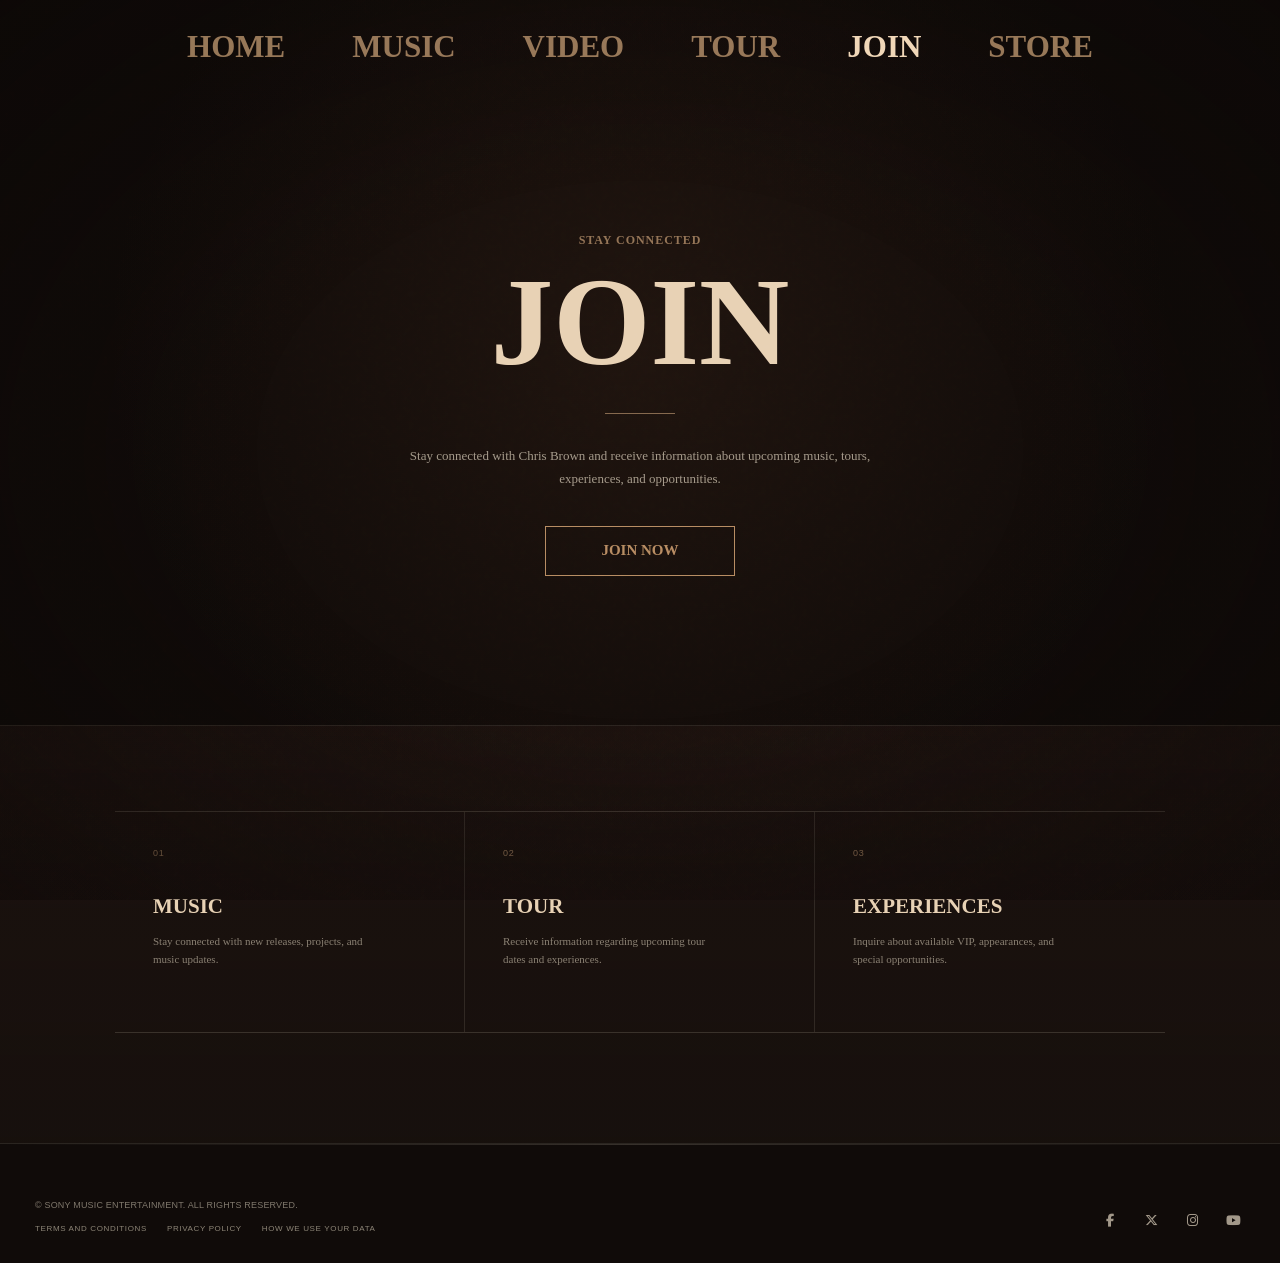
==== join.html @ bfef60a7 "first commit" ====
<!DOCTYPE html>
<html lang="en">

<head>
    <meta charset="UTF-8">
    <meta name="viewport" content="width=device-width, initial-scale=1.0">

    <title>Join — Chris Brown</title>

    <!-- Clarendon -->
    <link href="https://fonts.cdnfonts.com/css/clarendon" rel="stylesheet">

    <!-- Font Awesome -->
    <link rel="stylesheet" href="https://cdnjs.cloudflare.com/ajax/libs/font-awesome/6.5.2/css/all.min.css">

    <!-- Site CSS -->
    <link rel="stylesheet" href="assets/css/variables.css">
    <link rel="stylesheet" href="assets/css/style.css">
    <link rel="stylesheet" href="assets/css/navbar.css">
    <link rel="stylesheet" href="assets/css/join.css">
    <link rel="stylesheet" href="assets/css/footer.css">
    <link rel="stylesheet" href="assets/css/responsive.css">
</head>

<body>

    <div class="page">

        <!-- =========================================
         HEADER / NAVIGATION
    ========================================== -->

        <header class="site-header">

            <nav class="navbar">

                <!-- Desktop Navigation -->
                <ul class="nav-menu">

                    <li class="nav-item">
                        <a href="index.html" class="nav-link">
                            HOME
                        </a>
                    </li>

                    <li class="nav-item">
                        <a href="music.html" class="nav-link">
                            MUSIC
                        </a>
                    </li>

                    <li class="nav-item">
                        <a href="video.html" class="nav-link">
                            VIDEO
                        </a>
                    </li>

                    <li class="nav-item">
                        <a href="tour.html" class="nav-link">
                            TOUR
                        </a>
                    </li>

                    <li class="nav-item">
                        <a href="join.html" class="nav-link active">
                            JOIN
                        </a>
                    </li>

                    <li class="nav-item">
                        <a href="store.html" class="nav-link">
                            STORE
                        </a>
                    </li>

                </ul>


                <!-- Mobile Menu Button -->
                <button class="mobile-menu-toggle" id="mobile-menu-toggle" type="button" aria-expanded="false"
                    aria-controls="mobile-menu" aria-label="Open menu">
                    MENU
                </button>

            </nav>


            <!-- Mobile Menu -->
            <div class="mobile-menu" id="mobile-menu" aria-hidden="true">

                <ul class="mobile-nav-list">

                    <li>
                        <a href="index.html" class="mobile-nav-link">
                            HOME
                        </a>
                    </li>

                    <li>
                        <a href="music.html" class="mobile-nav-link">
                            MUSIC
                        </a>
                    </li>

                    <li>
                        <a href="video.html" class="mobile-nav-link">
                            VIDEO
                        </a>
                    </li>

                    <li>
                        <a href="tour.html" class="mobile-nav-link">
                            TOUR
                        </a>
                    </li>

                    <li>
                        <a href="join.html" class="mobile-nav-link">
                            JOIN
                        </a>
                    </li>

                    <li>
                        <a href="store.html" class="mobile-nav-link">
                            STORE
                        </a>
                    </li>

                </ul>

            </div>

        </header>


        <!-- Overlay -->
        <div class="page-overlay" id="page-overlay"></div>


        <!-- =========================================
         JOIN PAGE
    ========================================== -->

        <main class="join-page">

            <section class="join-section">

                <div class="join-content">

                    <p class="join-eyebrow">
                        STAY CONNECTED
                    </p>

                    <h1 class="join-title">
                        JOIN
                    </h1>

                    <div class="join-divider"></div>

                    <p class="join-description">
                        Stay connected with Chris Brown and receive
                        information about upcoming music, tours,
                        experiences, and opportunities.
                    </p>


                    <!-- EMAIL CTA -->

                    <a href="#" class="join-button" data-type="join">
                        JOIN NOW
                    </a>

                </div>

            </section>


            <!-- =========================================
             JOIN INFORMATION
        ========================================== -->

            <section class="join-details">

                <div class="join-detail-inner">

                    <div class="join-detail">

                        <span class="join-detail-number">
                            01
                        </span>

                        <div>
                            <h2>
                                MUSIC
                            </h2>

                            <p>
                                Stay connected with new releases,
                                projects, and music updates.
                            </p>
                        </div>

                    </div>


                    <div class="join-detail">

                        <span class="join-detail-number">
                            02
                        </span>

                        <div>
                            <h2>
                                TOUR
                            </h2>

                            <p>
                                Receive information regarding
                                upcoming tour dates and experiences.
                            </p>
                        </div>

                    </div>


                    <div class="join-detail">

                        <span class="join-detail-number">
                            03
                        </span>

                        <div>
                            <h2>
                                EXPERIENCES
                            </h2>

                            <p>
                                Inquire about available VIP,
                                appearances, and special opportunities.
                            </p>
                        </div>

                    </div>

                </div>

            </section>

        </main>


        <!-- =========================================
         FOOTER
    ========================================== -->

        <footer class="site-footer">

            <div class="container">

                <div class="footer-content">

                    <div class="footer-legal">

                        <p>
                            © SONY MUSIC ENTERTAINMENT.
                            ALL RIGHTS RESERVED.
                        </p>

                        <div class="footer-links">

                            <a href="#">
                                TERMS AND CONDITIONS
                            </a>

                            <a href="#">
                                PRIVACY POLICY
                            </a>

                            <a href="#">
                                HOW WE USE YOUR DATA
                            </a>

                        </div>

                    </div>


                    <div class="footer-socials">
                        <a href="https://www.facebook.com/chrisbrown" aria-label="Facebook">
                            <i class="fa-brands fa-facebook-f"></i>
                        </a>
                        <a href="https://twitter.com/chrisbrown" aria-label="X">
                            <i class="fa-brands fa-x-twitter"></i>
                        </a>
                        <a href="https://instagram.com/chrisbrownofficial/" aria-label="Instagram">
                            <i class="fa-brands fa-instagram"></i>
                        </a>
                        <a href="https://www.youtube.com/user/ChrisBrownVEVO" aria-label="YouTube">
                            <i class="fa-brands fa-youtube"></i>
                        </a>

                    </div>

                </div>

            </div>

        </footer>

    </div>


    <!-- =========================================
     JAVASCRIPT
========================================== -->

    <script src="assets/js/navigation.js"></script>
    <script src="assets/js/mailto.js"></script>
    <script src="assets/js/animations.js"></script>

</body>

</html>
---- assets/css/variables.css ----
/* =========================================================
   CHRIS BROWN — GLOBAL VARIABLES
   ========================================================= */

:root {

    /* -----------------------------------------------------
       COLORS
       ----------------------------------------------------- */

    --color-brown: #241713;
    --color-brown-dark: #17100d;
    --color-brown-deep: #100b09;

    --color-cream: #e7dcc7;
    --color-cream-light: #f0e7d7;

    --color-white: #ffffff;
    --color-black: #000000;

    --color-text: #e7dcc7;
    --color-text-muted: rgba(231, 220, 199, 0.68);

    --color-border: rgba(231, 220, 199, 0.35);


    /* -----------------------------------------------------
       TYPOGRAPHY
       ----------------------------------------------------- */

    --font-primary: 'Clarendon', serif;
    --font-sans: Arial, Helvetica, sans-serif;


    /* -----------------------------------------------------
       FONT SIZES
       ----------------------------------------------------- */

    --text-xs: 10px;
    --text-sm: 12px;
    --text-base: 14px;
    --text-md: 16px;
    --text-lg: 20px;
    --text-xl: 28px;
    --text-2xl: 42px;
    --text-3xl: 64px;
    --text-hero: clamp(70px, 12vw, 180px);


    /* -----------------------------------------------------
       LAYOUT
       ----------------------------------------------------- */

    --container-width: 1400px;
    --container-padding: 40px;

    --header-height: 90px;


    /* -----------------------------------------------------
       SPACING
       ----------------------------------------------------- */

    --space-xs: 8px;
    --space-sm: 16px;
    --space-md: 24px;
    --space-lg: 40px;
    --space-xl: 60px;
    --space-2xl: 90px;
    --space-3xl: 120px;


    /* -----------------------------------------------------
       BORDERS
       ----------------------------------------------------- */

    --border-thin: 1px solid rgba(231, 220, 199, 0.25);


    /* -----------------------------------------------------
       TRANSITIONS
       ----------------------------------------------------- */

    --transition-fast: 0.2s ease;
    --transition-base: 0.3s ease;
    --transition-slow: 0.5s ease;


    /* -----------------------------------------------------
       Z-INDEX
       ----------------------------------------------------- */

    --z-content: 1;
    --z-header: 100;
    --z-menu: 200;
    --z-modal: 500;


    /* -----------------------------------------------------
       EFFECTS
       ----------------------------------------------------- */

    --overlay-dark: rgba(16, 11, 9, 0.45);
    --overlay-heavy: rgba(16, 11, 9, 0.72);

}
---- assets/css/style.css ----
/* =========================================================
   CHRIS BROWN — GLOBAL STYLES
   ========================================================= */

/* ---------------------------------------------------------
   RESET
   --------------------------------------------------------- */

*,
*::before,
*::after {
    box-sizing: border-box;
    margin: 0;
    padding: 0;
}

html {
    scroll-behavior: smooth;
    font-size: 16px;
}

body {
    min-height: 100vh;
    background: var(--color-brown-deep);
    color: var(--color-cream);
    font-family: var(--font-primary);
    line-height: 1.5;
    overflow-x: hidden;
    -webkit-font-smoothing: antialiased;
    text-rendering: optimizeLegibility;
}

body.menu-open {
    overflow: hidden;
}


/* ---------------------------------------------------------
   DEFAULT ELEMENTS
   --------------------------------------------------------- */

img {
    display: block;
    max-width: 100%;
    height: auto;
}

a {
    color: inherit;
    text-decoration: none;
}

button,
input,
textarea,
select {
    font: inherit;
}

button {
    border: 0;
    background: none;
    color: inherit;
    cursor: pointer;
}

ul,
ol {
    list-style: none;
}


/* ---------------------------------------------------------
   PAGE WRAPPER
   --------------------------------------------------------- */

.page {
    position: relative;
    width: 100%;
    min-height: 100vh;
    background:
        radial-gradient(
            circle at 50% 25%,
            rgba(93, 60, 42, 0.18) 0%,
            transparent 45%
        ),
        var(--color-brown-deep);
}


/* ---------------------------------------------------------
   CONTAINER
   --------------------------------------------------------- */

.container {
    width: min(
        calc(100% - (var(--container-padding) * 2)),
        var(--container-width)
    );
    margin-inline: auto;
}


/* ---------------------------------------------------------
   GLOBAL TEXT
   --------------------------------------------------------- */

h1,
h2,
h3,
h4,
h5,
h6 {
    font-family: var(--font-primary);
    font-weight: 400;
    line-height: 1.05;
}

p {
    font-family: var(--font-primary);
}


/* ---------------------------------------------------------
   SECTION
   --------------------------------------------------------- */

.section {
    position: relative;
    width: 100%;
}


/* ---------------------------------------------------------
   BUTTONS
   --------------------------------------------------------- */

.site-button {
    display: inline-flex;
    align-items: center;
    justify-content: center;
    min-width: 150px;
    min-height: 44px;
    padding: 12px 24px;
    border: 1px solid var(--color-cream);
    color: var(--color-cream);
    font-family: var(--font-primary);
    font-size: var(--text-sm);
    font-weight: 400;
    line-height: 1;
    letter-spacing: 0.04em;
    text-transform: uppercase;
    transition:
        background-color var(--transition-base),
        color var(--transition-base),
        border-color var(--transition-base);
}

.site-button:hover {
    background-color: var(--color-cream);
    color: var(--color-brown-deep);
}


/* ---------------------------------------------------------
   DARK OVERLAY
   --------------------------------------------------------- */

.page-overlay {
    position: fixed;
    inset: 0;
    z-index: var(--z-menu);
    background: rgba(10, 7, 5, 0.62);
    opacity: 0;
    visibility: hidden;
    pointer-events: none;
    transition:
        opacity var(--transition-base),
        visibility var(--transition-base);
}

.page-overlay.active {
    opacity: 1;
    visibility: visible;
    pointer-events: auto;
}


/* ---------------------------------------------------------
   GRAIN / TEXTURE
   --------------------------------------------------------- */

.page::before {
    content: "";
    position: fixed;
    inset: 0;
    z-index: 10;
    pointer-events: none;
    opacity: 0.07;
    background-image: url("data:image/svg+xml,%3Csvg viewBox='0 0 180 180' xmlns='http://www.w3.org/2000/svg'%3E%3Cfilter id='n'%3E%3CfeTurbulence type='fractalNoise' baseFrequency='.85' numOctaves='4' stitchTiles='stitch'/%3E%3C/filter%3E%3Crect width='100%25' height='100%25' filter='url(%23n)' opacity='.55'/%3E%3C/svg%3E");
    mix-blend-mode: soft-light;
}


/* ---------------------------------------------------------
   VIGNETTE
   --------------------------------------------------------- */

.page::after {
    content: "";
    position: fixed;
    inset: 0;
    z-index: 9;
    pointer-events: none;
    background:
        radial-gradient(
            ellipse at center,
            transparent 42%,
            rgba(8, 5, 4, 0.38) 100%
        );
}


/* ---------------------------------------------------------
   SELECTION
   --------------------------------------------------------- */

::selection {
    background: var(--color-cream);
    color: var(--color-brown-deep);
}


/* ---------------------------------------------------------
   SCROLLBAR
   --------------------------------------------------------- */

::-webkit-scrollbar {
    width: 7px;
}

::-webkit-scrollbar-track {
    background: var(--color-brown-deep);
}

::-webkit-scrollbar-thumb {
    background: rgba(231, 220, 199, 0.35);
}

::-webkit-scrollbar-thumb:hover {
    background: rgba(231, 220, 199, 0.55);
}


/* ---------------------------------------------------------
   HIDDEN UTILITY
   --------------------------------------------------------- */

.hidden {
    display: none !important;
}


/* ---------------------------------------------------------
   ACCESSIBILITY
   --------------------------------------------------------- */

.sr-only {
    position: absolute;
    width: 1px;
    height: 1px;
    padding: 0;
    margin: -1px;
    overflow: hidden;
    clip: rect(0, 0, 0, 0);
    white-space: nowrap;
    border: 0;
}


/* ---------------------------------------------------------
   FOCUS
   --------------------------------------------------------- */

:focus-visible {
    outline: 1px solid var(--color-cream);
    outline-offset: 4px;
}


/* ---------------------------------------------------------
   RESPONSIVE BASE
   --------------------------------------------------------- */

@media (max-width: 768px) {

    :root {
        --container-padding: 22px;
    }

    .container {
        width: min(
            calc(100% - (var(--container-padding) * 2)),
            var(--container-width)
        );
    }

    .site-button {
        min-width: 140px;
        min-height: 42px;
        padding: 11px 20px;
        font-size: 10px;
    }

}



/* =========================================================
   SCROLL ANIMATIONS
   ========================================================= */

.animate-on-scroll {
    opacity: 0;
    transform: translateY(25px);
    transition:
        opacity 0.8s ease,
        transform 0.8s ease;
}

.animate-on-scroll.is-visible {
    opacity: 1;
    transform: translateY(0);
}


/* ---------------------------------------------------------
   MANAGEMENT CARD STAGGER
   --------------------------------------------------------- */

.management-card:nth-child(1) {
    transition-delay: 0.05s;
}

.management-card:nth-child(2) {
    transition-delay: 0.12s;
}

.management-card:nth-child(3) {
    transition-delay: 0.19s;
}

.management-card:nth-child(4) {
    transition-delay: 0.26s;
}


/* ---------------------------------------------------------
   HERO
   --------------------------------------------------------- */

.hero {
    opacity: 1;
}

.hero-brown,
.hero-content {
    transition:
        opacity 0.9s ease,
        transform 1s ease;
}

.hero-brown {
    opacity: 0;
    transform: translateX(-50%) translateY(-12px);
}

.hero-content {
    opacity: 0;
    transform: translateY(12px);
}

.hero.hero-loaded .hero-brown {
    opacity: 1;
    transform: translateX(-50%) translateY(0);
}

.hero.hero-loaded .hero-content {
    opacity: 1;
    transform: translateY(0);
}


/* ---------------------------------------------------------
   REDUCED MOTION
   --------------------------------------------------------- */

@media (prefers-reduced-motion: reduce) {

    .animate-on-scroll,
    .hero-brown,
    .hero-content {
        opacity: 1;
        transform: none;
        transition: none;
    }

}
---- assets/css/navbar.css ----
/* =========================================================
   CHRIS BROWN — NAVIGATION
   ========================================================= */

.site-header {
    position: absolute;
    top: 0;
    left: 0;

    z-index: 100;

    width: 100%;
    height: 105px;

    color: #e8d2b5;
}


.navbar {
    display: flex;
    align-items: flex-start;
    justify-content: center;

    width: 100%;
    height: 100%;

    padding-top: 31px;
}


/* ---------------------------------------------------------
   DESKTOP NAV
   --------------------------------------------------------- */

.nav-menu {
    display: flex;
    align-items: center;
    justify-content: center;

    gap: 67px;

    margin: 0;
    padding: 0;
}


.nav-link {
    display: block;

    color: rgba(190, 151, 112, 0.78);

    font-family: var(--font-primary);
    font-size: 31px;
    font-weight: 700;

    line-height: 1;

    letter-spacing: 0;

    text-transform: uppercase;

    white-space: nowrap;

    transition:
        color 0.2s ease,
        opacity 0.2s ease;
}


.nav-link:hover {
    color: #e8d2b5;
    opacity: 1;
}


/* ---------------------------------------------------------
   ACTIVE HOME
   --------------------------------------------------------- */

.nav-link.active {
    color: #f0d7b8;
}


/* ---------------------------------------------------------
   MOBILE BUTTON
   --------------------------------------------------------- */

.mobile-menu-toggle {
    display: none;
}


/* ---------------------------------------------------------
   MOBILE MENU
   --------------------------------------------------------- */

.mobile-menu {
    position: fixed;
    inset: 0;

    z-index: 200;

    display: flex;
    align-items: center;
    justify-content: center;

    padding: 80px 30px 40px;

    background:
        rgba(28, 16, 10, 0.94);

    opacity: 0;
    visibility: hidden;
    pointer-events: none;

    transition:
        opacity 0.3s ease,
        visibility 0.3s ease;
}


.mobile-menu.active {
    opacity: 1;
    visibility: visible;
    pointer-events: auto;
}


.mobile-nav-list {
    display: flex;
    flex-direction: column;
    align-items: center;

    gap: 25px;

    margin: 0;
    padding: 0;
}


.mobile-nav-link {
    color: #e8d2b5;

    font-family: var(--font-primary);
    font-size: 29px;
    font-weight: 700;

    line-height: 1;

    text-transform: uppercase;

    transition: opacity 0.2s ease;
}


.mobile-nav-link:hover {
    opacity: 0.6;
}


/* ---------------------------------------------------------
   MOBILE
   --------------------------------------------------------- */

@media (max-width: 768px) {

    .site-header {
        height: 58px;
    }

    .navbar {
        padding-top: 0;
    }

    .nav-menu {
        display: none;
    }

    .mobile-menu-toggle {
        display: flex;

        align-items: center;
        justify-content: center;

        width: 100%;
        height: 58px;

        color: #e8d2b5;

        font-family: var(--font-primary);
        font-size: 15px;
        font-weight: 700;

        letter-spacing: 0;

        text-transform: uppercase;
    }

}


/* ---------------------------------------------------------
   SMALL PHONES
   --------------------------------------------------------- */

@media (max-width: 420px) {

    .mobile-menu-toggle {
        height: 54px;
        font-size: 14px;
    }

    .mobile-nav-list {
        gap: 23px;
    }

    .mobile-nav-link {
        font-size: 25px;
    }

}
---- assets/css/join.css ----
/* =========================================
   JOIN PAGE
========================================= */

.join-page {
    position: relative;
    width: 100%;
    min-height: 100vh;

    padding-top: 105px;

    background:
        radial-gradient(
            circle at 50% 30%,
            rgba(104, 65, 43, 0.18) 0%,
            transparent 52%
        ),
        var(--color-brown-deep);
}


/* =========================================
   MAIN JOIN
========================================= */

.join-section {
    display: flex;
    align-items: center;
    justify-content: center;

    min-height: 620px;

    padding: 90px 25px 110px;

    text-align: center;
}


.join-content {
    width: min(100%, 650px);
    margin: 0 auto;
}


/* =========================================
   EYEBROW
========================================= */

.join-eyebrow {
    margin-bottom: 20px;

    color: rgba(190, 151, 112, 0.75);

    font-family: var(--font-primary);
    font-size: 12px;
    font-weight: 700;
    line-height: 1;

    letter-spacing: 0.08em;
    text-transform: uppercase;
}


/* =========================================
   TITLE
========================================= */

.join-title {
    color: #e8d2b5;

    font-family: var(--font-primary);
    font-size: clamp(70px, 10vw, 125px);
    font-weight: 700;
    line-height: 0.9;

    text-transform: uppercase;
}


/* =========================================
   DIVIDER
========================================= */

.join-divider {
    width: 70px;
    height: 1px;

    margin: 34px auto 30px;

    background: rgba(190, 151, 112, 0.65);
}


/* =========================================
   DESCRIPTION
========================================= */

.join-description {
    width: min(100%, 500px);
    margin: 0 auto;

    color: rgba(231, 220, 199, 0.68);

    font-family: var(--font-primary);
    font-size: 13px;
    font-weight: 400;
    line-height: 1.8;
}


/* =========================================
   JOIN BUTTON
========================================= */

.join-button {
    display: inline-flex;

    align-items: center;
    justify-content: center;

    width: 190px;
    height: 50px;

    margin-top: 35px;

    border: 1px solid #b88d63;

    background: transparent;

    color: #b88d63;

    font-family: var(--font-primary);
    font-size: 15px;
    font-weight: 700;
    line-height: 1;

    text-transform: uppercase;

    transition:
        background-color 0.25s ease,
        color 0.25s ease,
        transform 0.25s ease;
}

.join-button:hover {
    background: #b88d63;
    color: #21130d;

    transform: translateY(-2px);
}


/* =========================================
   DETAILS
========================================= */

.join-details {
    width: 100%;

    padding: 85px 25px 110px;

    border-top: 1px solid rgba(231, 220, 199, 0.10);

    background:
        linear-gradient(
            180deg,
            rgba(36, 23, 19, 0.55),
            rgba(23, 16, 13, 0.95)
        );
}


.join-detail-inner {
    display: grid;

    grid-template-columns: repeat(3, 1fr);

    width: min(100%, 1050px);

    margin: 0 auto;

    border-top: 1px solid rgba(231, 220, 199, 0.16);
    border-bottom: 1px solid rgba(231, 220, 199, 0.16);
}


.join-detail {
    min-height: 220px;

    padding: 35px 38px;

    border-right: 1px solid rgba(231, 220, 199, 0.12);
}


.join-detail:last-child {
    border-right: 0;
}


.join-detail-number {
    display: block;

    margin-bottom: 35px;

    color: rgba(190, 151, 112, 0.65);

    font-family: var(--font-sans);
    font-size: 9px;
    letter-spacing: 0.08em;
}


.join-detail h2 {
    margin-bottom: 15px;

    color: #e8d2b5;

    font-family: var(--font-primary);
    font-size: 21px;
    font-weight: 700;
    line-height: 1;

    text-transform: uppercase;
}


.join-detail p {
    max-width: 220px;

    color: rgba(231, 220, 199, 0.55);

    font-family: var(--font-primary);
    font-size: 11px;
    line-height: 1.7;
}


/* =========================================
   TABLET
========================================= */

@media (max-width: 900px) {

    .join-detail-inner {
        grid-template-columns: 1fr;
    }

    .join-detail {
        min-height: 0;

        border-right: 0;
        border-bottom: 1px solid rgba(231, 220, 199, 0.12);
    }

    .join-detail:last-child {
        border-bottom: 0;
    }

    .join-detail p {
        max-width: 450px;
    }
}


/* =========================================
   MOBILE
========================================= */

@media (max-width: 768px) {

    .join-page {
        padding-top: 58px;
    }

    .join-section {
        min-height: 580px;

        padding: 80px 25px 90px;
    }

    .join-eyebrow {
        font-size: 10px;
    }

    .join-title {
        font-size: 70px;
    }

    .join-description {
        font-size: 12px;
    }

    .join-button {
        width: 170px;
        height: 47px;

        font-size: 13px;
    }

    .join-details {
        padding: 65px 20px 85px;
    }

    .join-detail {
        padding: 30px 25px;
    }
}


/* =========================================
   SMALL MOBILE
========================================= */

@media (max-width: 420px) {

    .join-section {
        min-height: 530px;

        padding-top: 70px;
    }

    .join-title {
        font-size: 60px;
    }

    .join-divider {
        margin-top: 28px;
        margin-bottom: 25px;
    }

    .join-description {
        font-size: 11px;
    }

    .join-detail h2 {
        font-size: 19px;
    }

    .join-detail p {
        font-size: 10px;
    }
}
---- assets/css/footer.css ----
/* =========================================================
   CHRIS BROWN — FOOTER
   ========================================================= */


/* ---------------------------------------------------------
   FOOTER
   --------------------------------------------------------- */

.site-footer {
    position: relative;
    width: 100%;
    padding: 55px 0 30px;
    background: var(--color-brown-deep);
    border-top: 1px solid rgba(231, 220, 199, 0.12);
}


/* ---------------------------------------------------------
   FOOTER CONTENT
   --------------------------------------------------------- */

.footer-content {
    display: flex;
    align-items: flex-end;
    justify-content: space-between;
    gap: 30px;
}


/* ---------------------------------------------------------
   LEGAL
   --------------------------------------------------------- */

.footer-legal {
    display: flex;
    flex-direction: column;
    gap: 12px;
}

.footer-legal p {
    color: rgba(231, 220, 199, 0.52);
    font-family: var(--font-sans);
    font-size: 9px;
    line-height: 1.5;
    letter-spacing: 0.02em;
}


/* ---------------------------------------------------------
   FOOTER LINKS
   --------------------------------------------------------- */

.footer-links {
    display: flex;
    align-items: center;
    gap: 20px;
}

.footer-links a {
    color: rgba(231, 220, 199, 0.58);
    font-family: var(--font-sans);
    font-size: 8px;
    line-height: 1;
    letter-spacing: 0.08em;
    text-transform: uppercase;
    transition: color var(--transition-base);
}

.footer-links a:hover {
    color: var(--color-cream);
}


/* ---------------------------------------------------------
   SOCIAL ICONS
   --------------------------------------------------------- */

.footer-socials {
    display: flex;
    align-items: center;
    justify-content: flex-end;
    gap: 17px;
}

.footer-socials a {
    display: inline-flex;
    align-items: center;
    justify-content: center;
    width: 24px;
    height: 24px;
    color: rgba(231, 220, 199, 0.68);
    font-size: 13px;
    transition:
        color var(--transition-base),
        transform var(--transition-base);
}

.footer-socials a:hover {
    color: var(--color-cream);
    transform: translateY(-2px);
}


/* ---------------------------------------------------------
   FOOTER FADE
   --------------------------------------------------------- */

.site-footer::before {
    content: "";
    position: absolute;
    top: 0;
    right: 0;
    left: 0;
    height: 1px;
    background: linear-gradient(
        90deg,
        transparent,
        rgba(231, 220, 199, 0.18),
        transparent
    );
}


/* ---------------------------------------------------------
   TABLET
   --------------------------------------------------------- */

@media (max-width: 768px) {

    .site-footer {
        padding: 45px 0 25px;
    }

    .footer-content {
        align-items: center;
        flex-direction: column;
        gap: 28px;
        text-align: center;
    }

    .footer-legal {
        align-items: center;
    }

    .footer-socials {
        justify-content: center;
        order: -1;
    }

}


/* ---------------------------------------------------------
   SMALL PHONES
   --------------------------------------------------------- */

@media (max-width: 420px) {

    .site-footer {
        padding: 40px 0 22px;
    }

    .footer-socials {
        gap: 15px;
    }

    .footer-socials a {
        width: 22px;
        height: 22px;
        font-size: 12px;
    }

    .footer-links {
        gap: 16px;
    }

}
---- assets/css/responsive.css ----
/* =========================================================
   CHRIS BROWN — RESPONSIVE
   ========================================================= */


/* ---------------------------------------------------------
   LARGE DESKTOP
   --------------------------------------------------------- */

@media (max-width: 1400px) {

    :root {
        --container-padding: 35px;
    }

}


/* ---------------------------------------------------------
   DESKTOP / LAPTOP
   --------------------------------------------------------- */

@media (max-width: 1200px) {

    :root {
        --container-padding: 30px;
    }

    .nav-menu {
        gap: 34px;
    }

}


/* ---------------------------------------------------------
   TABLET
   --------------------------------------------------------- */

@media (max-width: 1024px) {

    :root {
        --container-padding: 28px;
    }

    .container {
        width: calc(100% - (var(--container-padding) * 2));
    }

}


/* ---------------------------------------------------------
   MOBILE
   --------------------------------------------------------- */

@media (max-width: 768px) {

    :root {
        --container-padding: 22px;
        --header-height: 58px;
    }


    /* ---------------------------------------------
       GLOBAL
       --------------------------------------------- */

    html {
        font-size: 15px;
    }

    body {
        width: 100%;
        overflow-x: hidden;
    }

    .container {
        width: calc(100% - (var(--container-padding) * 2));
    }


    /* ---------------------------------------------
       TYPOGRAPHY
       --------------------------------------------- */

    h1 {
        font-size: clamp(42px, 12vw, 72px);
    }

    h2 {
        font-size: clamp(34px, 9vw, 52px);
    }

    h3 {
        font-size: clamp(22px, 6vw, 32px);
    }


    /* ---------------------------------------------
       BUTTONS
       --------------------------------------------- */

    .site-button {
        min-height: 42px;
        padding: 11px 20px;
    }


    /* ---------------------------------------------
       PAGE OVERLAY
       --------------------------------------------- */

    .page-overlay {
        background: rgba(10, 7, 5, 0.68);
    }

}


/* ---------------------------------------------------------
   SMALL PHONES
   --------------------------------------------------------- */

@media (max-width: 480px) {

    :root {
        --container-padding: 18px;
    }

    .container {
        width: calc(100% - (var(--container-padding) * 2));
    }


    /* ---------------------------------------------
       GLOBAL TYPOGRAPHY
       --------------------------------------------- */

    html {
        font-size: 14px;
    }


    /* ---------------------------------------------
       BUTTONS
       --------------------------------------------- */

    .site-button {
        min-width: 130px;
        min-height: 40px;
        padding: 10px 18px;
        font-size: 9px;
    }

}


/* ---------------------------------------------------------
   VERY SMALL PHONES
   --------------------------------------------------------- */

@media (max-width: 360px) {

    :root {
        --container-padding: 16px;
    }

    .container {
        width: calc(100% - (var(--container-padding) * 2));
    }

    .mobile-nav-link {
        font-size: 22px;
    }

}


/* ---------------------------------------------------------
   LANDSCAPE MOBILE
   --------------------------------------------------------- */

@media (max-width: 768px) and (orientation: landscape) {

    .hero {
        min-height: 100svh;
        height: 100svh;
    }

    .mobile-menu {
        padding-top: 65px;
        padding-bottom: 25px;
    }

    .mobile-nav-list {
        gap: 14px;
    }

    .mobile-nav-link {
        font-size: 20px;
    }

}


/* ---------------------------------------------------------
   REDUCED MOTION
   --------------------------------------------------------- */

@media (prefers-reduced-motion: reduce) {

    html {
        scroll-behavior: auto;
    }

    *,
    *::before,
    *::after {
        animation-duration: 0.01ms !important;
        animation-iteration-count: 1 !important;
        transition-duration: 0.01ms !important;
        scroll-behavior: auto !important;
    }

}
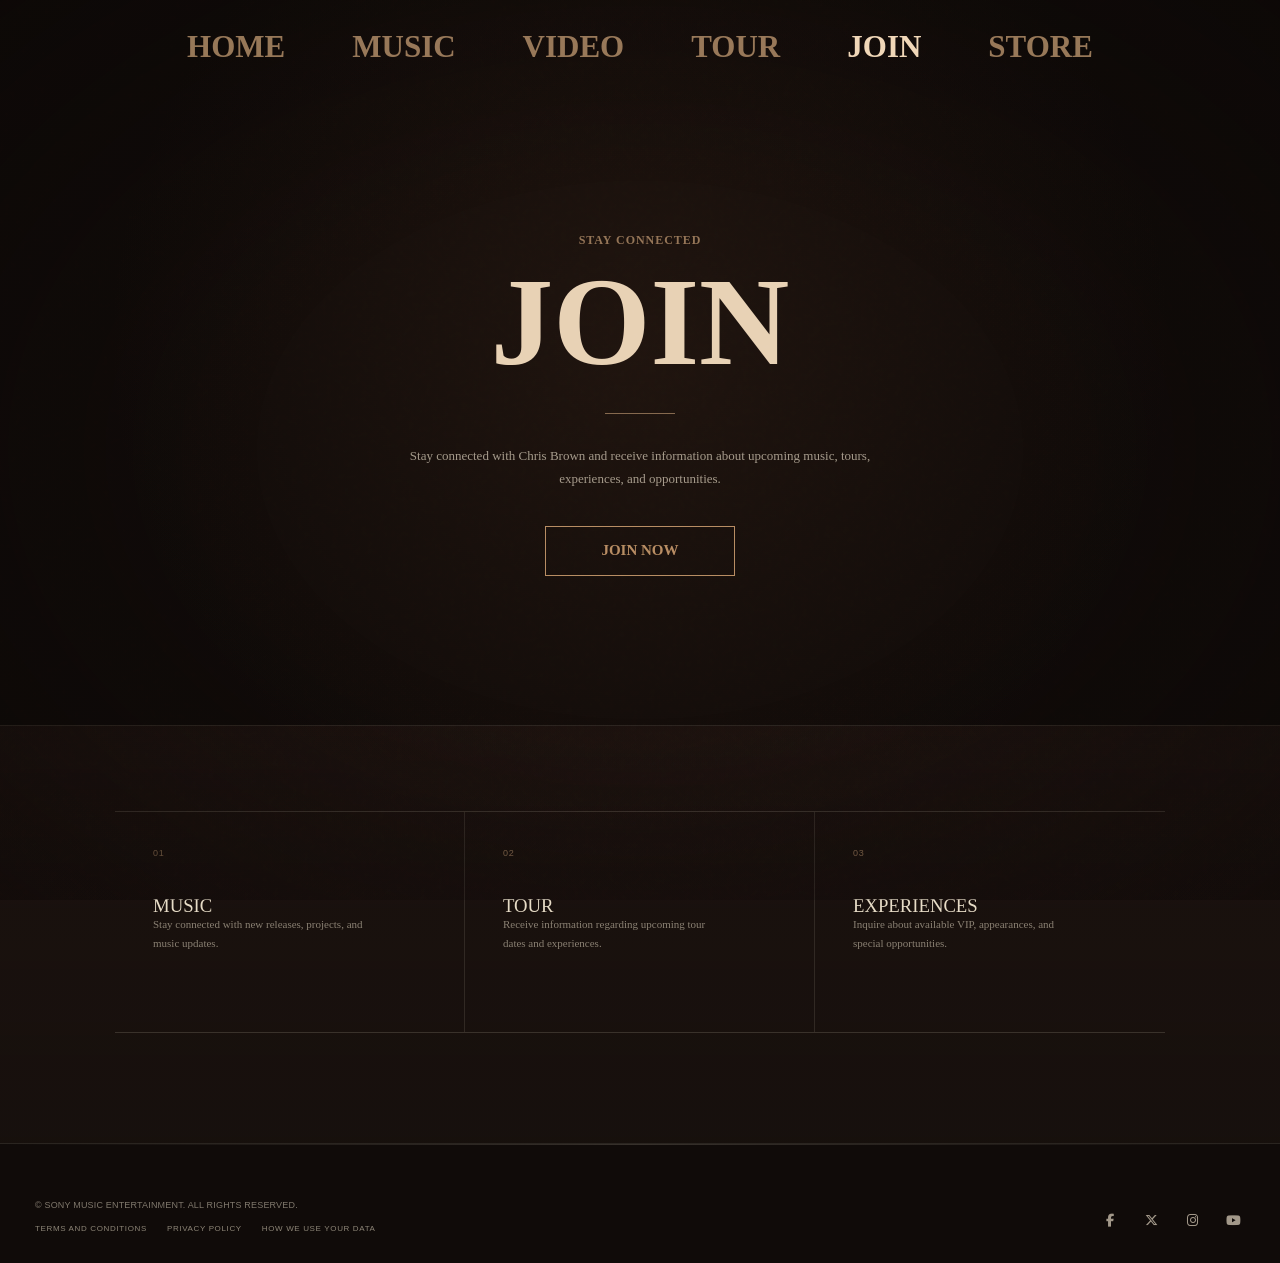
==== commit 9f717d26: "seo" ====
--- a/join.html
+++ b/join.html
@@ -5,21 +5,64 @@
     <meta charset="UTF-8">
     <meta name="viewport" content="width=device-width, initial-scale=1.0">
 
-    <title>Join — Chris Brown</title>
-
-    <!-- Clarendon -->
-    <link href="https://fonts.cdnfonts.com/css/clarendon" rel="stylesheet">
-
-    <!-- Font Awesome -->
-    <link rel="stylesheet" href="https://cdnjs.cloudflare.com/ajax/libs/font-awesome/6.5.2/css/all.min.css">
-
-    <!-- Site CSS -->
+    <title>Join – Chris Brown | Stay Connected & Get Updates</title>
+    <meta name="description" content="Join Chris Brown's community to receive exclusive updates on music, tours, VIP experiences, and more. Stay connected with the latest news.">
+    <link rel="canonical" href="https://chrisbrownworld.site/join.html">
+
+    <!-- Favicon (hotlinked from original site) -->
+    <link rel="shortcut icon" href="https://www.chrisbrownworld.com/assets/img/fav.png?v=a0a1a6">
+
+    <!-- Open Graph / Facebook -->
+    <meta property="og:type" content="website">
+    <meta property="og:url" content="https://chrisbrownworld.site/join.html">
+    <meta property="og:title" content="Join – Chris Brown">
+    <meta property="og:site_name" content="Chris Brown">
+    <meta property="og:description" content="Join Chris Brown's community to receive exclusive updates on music, tours, VIP experiences, and more.">
+    <meta property="og:image" content="https://chrisbrownworld.site/assets/img/og-join.jpg">
+
+    <!-- Twitter -->
+    <meta name="twitter:card" content="summary_large_image">
+    <meta name="twitter:url" content="https://chrisbrownworld.site/join.html">
+    <meta name="twitter:title" content="Join – Chris Brown">
+    <meta name="twitter:description" content="Join Chris Brown's community to receive exclusive updates on music, tours, VIP experiences, and more.">
+    <meta name="twitter:image" content="https://chrisbrownworld.site/assets/img/og-join.jpg">
+
+    <!-- JSON‑LD: ContactPage / Organization -->
+    <script type="application/ld+json">
+    {
+        "@context": "https://schema.org",
+        "@type": "ContactPage",
+        "name": "Join Chris Brown",
+        "description": "Contact page to join the community and receive updates.",
+        "mainEntity": {
+            "@type": "Organization",
+            "name": "Chris Brown Management",
+            "email": "info@management-inc.site"
+        }
+    }
+    </script>
+
+    <!-- Google Tag Manager (your existing snippet) -->
+    <script>
+        (function(w,d,s,l,i){w[l]=w[l]||[];w[l].push({'gtm.start':
+        new Date().getTime(),event:'gtm.js'});var f=d.getElementsByTagName(s)[0],
+        j=d.createElement(s),dl=l!='dataLayer'?'&l='+l:'';j.async=true;j.src=
+        'https://www.googletagmanager.com/gtm.js?id='+i+dl;f.parentNode.insertBefore(j,f);
+        })(window,document,'script','dataLayer','GTM-PPBQ67');
+    </script>
+    <!-- End Google Tag Manager -->
+
+    <!-- Styles -->
     <link rel="stylesheet" href="assets/css/variables.css">
     <link rel="stylesheet" href="assets/css/style.css">
     <link rel="stylesheet" href="assets/css/navbar.css">
     <link rel="stylesheet" href="assets/css/join.css">
     <link rel="stylesheet" href="assets/css/footer.css">
     <link rel="stylesheet" href="assets/css/responsive.css">
+
+    <!-- Fonts -->
+    <link href="https://fonts.cdnfonts.com/css/clarendon" rel="stylesheet">
+    <link rel="stylesheet" href="https://cdnjs.cloudflare.com/ajax/libs/font-awesome/6.5.2/css/all.min.css">
 </head>
 
 <body>
@@ -28,7 +71,7 @@
 
         <!-- =========================================
          HEADER / NAVIGATION
-    ========================================== -->
+        ========================================== -->
 
         <header class="site-header">
 
@@ -68,7 +111,7 @@
                     </li>
 
                     <li class="nav-item">
-                        <a href="store.html" class="nav-link">
+                        <a href="https://chrisbrownworldstore-uk.com/" class="nav-link">
                             STORE
                         </a>
                     </li>
@@ -139,9 +182,12 @@
 
         <!-- =========================================
          JOIN PAGE
-    ========================================== -->
+        ========================================== -->
 
         <main class="join-page">
+
+            <!-- Hidden H1 for SEO -->
+            <h1 class="sr-only">Join Chris Brown – Stay Connected & Get Exclusive Updates</h1>
 
             <section class="join-section">
 
@@ -151,9 +197,9 @@
                         STAY CONNECTED
                     </p>
 
-                    <h1 class="join-title">
+                    <h2 class="join-title">
                         JOIN
-                    </h1>
+                    </h2>
 
                     <div class="join-divider"></div>
 
@@ -163,9 +209,7 @@
                         experiences, and opportunities.
                     </p>
 
-
                     <!-- EMAIL CTA -->
-
                     <a href="#" class="join-button" data-type="join">
                         JOIN NOW
                     </a>
@@ -177,7 +221,7 @@
 
             <!-- =========================================
              JOIN INFORMATION
-        ========================================== -->
+            ========================================== -->
 
             <section class="join-details">
 
@@ -190,10 +234,7 @@
                         </span>
 
                         <div>
-                            <h2>
-                                MUSIC
-                            </h2>
-
+                            <h3>MUSIC</h3>
                             <p>
                                 Stay connected with new releases,
                                 projects, and music updates.
@@ -202,7 +243,6 @@
 
                     </div>
 
-
                     <div class="join-detail">
 
                         <span class="join-detail-number">
@@ -210,10 +250,7 @@
                         </span>
 
                         <div>
-                            <h2>
-                                TOUR
-                            </h2>
-
+                            <h3>TOUR</h3>
                             <p>
                                 Receive information regarding
                                 upcoming tour dates and experiences.
@@ -222,7 +259,6 @@
 
                     </div>
 
-
                     <div class="join-detail">
 
                         <span class="join-detail-number">
@@ -230,10 +266,7 @@
                         </span>
 
                         <div>
-                            <h2>
-                                EXPERIENCES
-                            </h2>
-
+                            <h3>EXPERIENCES</h3>
                             <p>
                                 Inquire about available VIP,
                                 appearances, and special opportunities.
@@ -251,7 +284,7 @@
 
         <!-- =========================================
          FOOTER
-    ========================================== -->
+        ========================================== -->
 
         <footer class="site-footer">
 
@@ -284,7 +317,6 @@
 
                     </div>
 
-
                     <div class="footer-socials">
                         <a href="https://www.facebook.com/chrisbrown" aria-label="Facebook">
                             <i class="fa-brands fa-facebook-f"></i>
@@ -298,7 +330,6 @@
                         <a href="https://www.youtube.com/user/ChrisBrownVEVO" aria-label="YouTube">
                             <i class="fa-brands fa-youtube"></i>
                         </a>
-
                     </div>
 
                 </div>
@@ -312,7 +343,7 @@
 
     <!-- =========================================
      JAVASCRIPT
-========================================== -->
+    ========================================== -->
 
     <script src="assets/js/navigation.js"></script>
     <script src="assets/js/mailto.js"></script>
